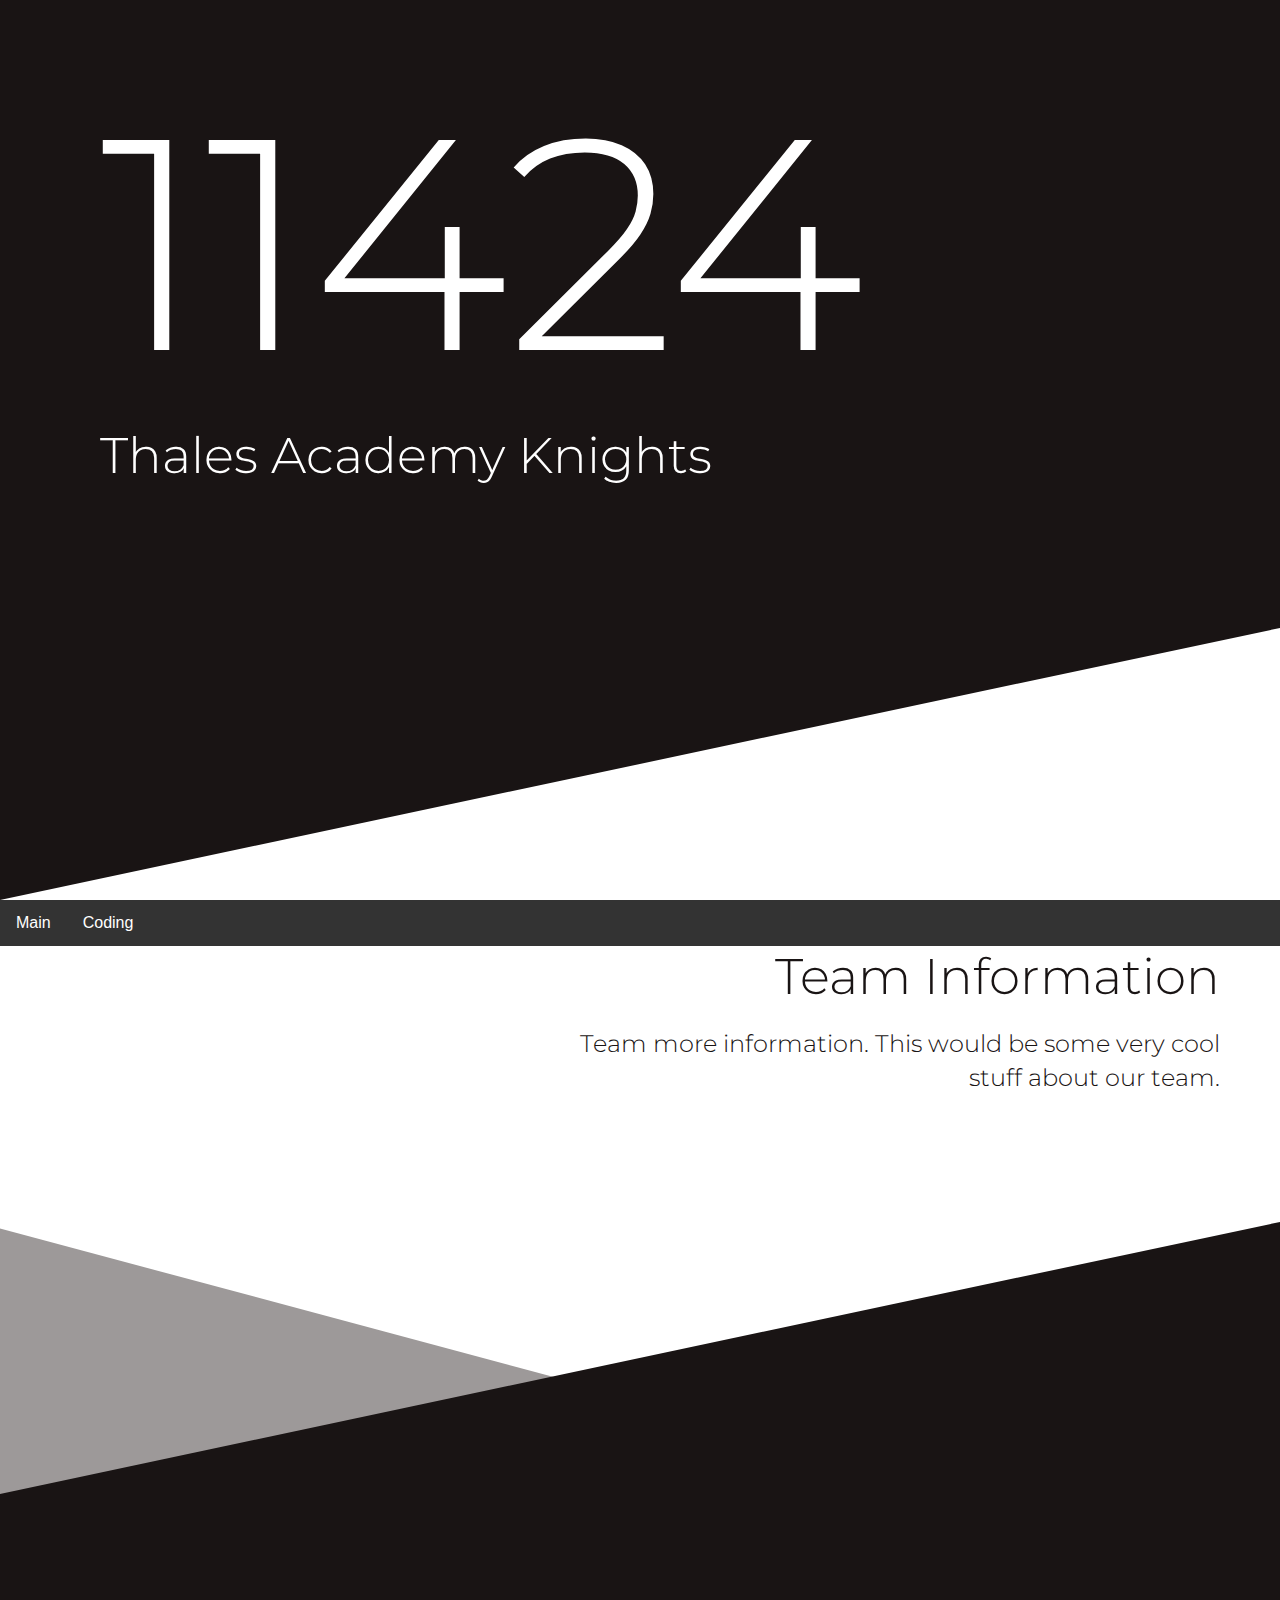
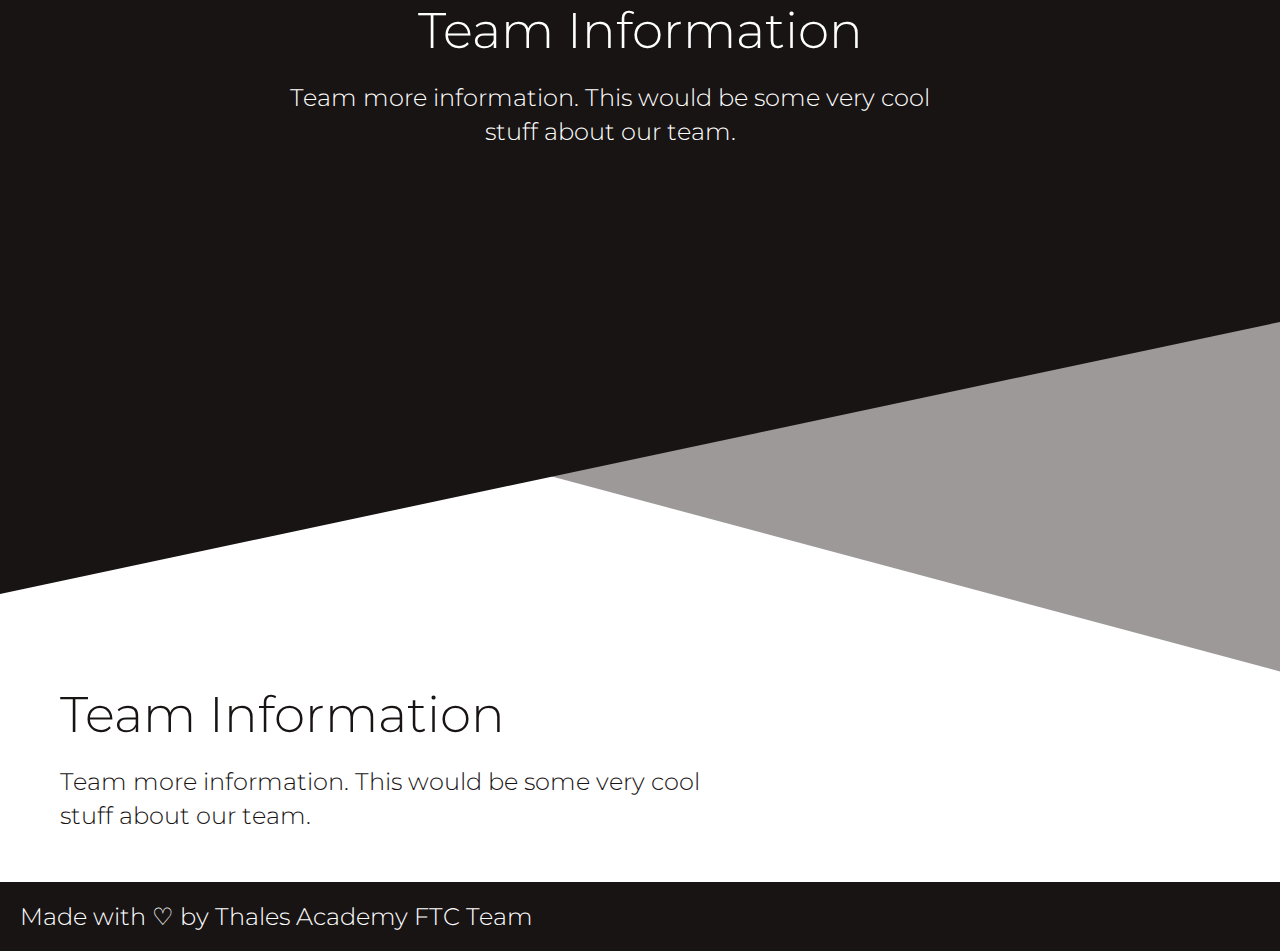
==== index.html @ 3898df71 "Update index.html" ====
<!DOCTYPE html>
<html lang="en">
    <head>
        <link href="https://fonts.googleapis.com/css?family=Montserrat:300" rel="stylesheet">
        <meta charset="UTF-8">
        <meta name="viewport" content="width=device-width, initial-scale=1.0">
        <meta http-equiv="X-UA-Compatible" content="ie=edge">
        <title> Thales Academy Knights </title>
        <style>
            html, body {
                padding: 0;
                margin: 0;
		font-weight: 300;
            }
            .header {
                width: 100%;
                height: 900px;
                background: #191414; /*black, but a nice black.*/ 
                transform: skewY(-12DEG);
                transform-origin: 0;
                top:0;
            }
            .main-topic {
                position: absolute;
                z-index: 2;
		color: #191414;    
                color: #FFFFFF; 
                font-family: "Montserrat", sans-serif;
                font-size: 300px;
                left: 100px;
                top: 60px;
            }
            .subtext {
                font-size: 50px;
            }
            .text-black {
                color: #191414;
                font-family: "Montserrat", sans-serif;
            }
            .feature-area {
                width: 100%;
                display: flex;
                flex-direction: column;
            }
            .feature-area-topic {
                padding-right: 60px;
                margin-left: auto;
            }
            .feature-area-text {
                padding-right: 60px;
                width: 50%;
                font-size: 24px;
                margin-left: auto;
                margin-top: 20px;
                text-align: right;
                line-height: 1.4em;
            }
            .diagonal-right {
                width: 100%;
                height: 700px;
                background: #191414; /*black, but a nice black.*/
                transform: skewY(-12DEG);
                transform-origin: 0;
            }
            #accent-diagonal {
                transform: skewY(15DEG);
                background: #9d9999;
                height: 700px;
                z-index: 0;
                position: absolute;
                top: 1400px;
                width: 100%;
            }
            #webcc-feature {
                justify-content: center;
                position: absolute;
                top: 1600px;
                color: white;
            }
            #webcc-feature-text {
                text-align: center;
                margin: 0 auto;
                margin-top: 20px;
            }
            .text-white {
                color: #FFFFFF;
                font-family: "Montserrat", sans-serif;
            }
            .content-left {
                padding-left: 60px;
                margin-left: 0;
                margin-right: auto;
                text-align: left;
            }
            .footer {
                background: #191414;
                box-sizing: border-box;
                padding: 20px;
                font-size: 24px;
                width: 100%;
                margin-top: 50px;
            }
            #love-footer {
                float: right;
            }
	.navbar {
  overflow: hidden;
  background-color: #333;
  font-family: Arial;
}

/* Links inside the navbar */
 .navbar a {
  float: left;
  font-size: 16px;
  color: white;
  text-align: center;
  padding: 14px 16px;
  text-decoration: none;
  position: sticky;
  position: -webkit-sticky;
} 
        </style>
    </head>

	<body>
        <div class="main-topic">
            11424
            <div class="subtext">Thales Academy Knights</div>
        </div>
        <div class="header"></div>
        <div id="accent-diagonal"></div>
		<div class="navbar">
                    <a href="index.html">Main</a>
			<a href="coding.html">Coding</a>
                 </div> 
         </div> 
         </div> 

        <div class="feature-area">
            <a class="text-black subtext feature-area-topic">Team Information</a>
            <a class="text-black feature-area-text" style="margin-bottom: 400px;">Team more information. This would be some very cool stuff about our team.</a>
        </div>
        <div class="diagonal-right"></div>
        <div id="webcc-feature" class="feature-area">
            <a class="text-white subtext" style="margin: 0 auto;">Team Information</a>
            <a class="text-white feature-area-text" id="webcc-feature-text">Team more information. This would be some very cool stuff about our team.</a>
        </div>
        <div class="feature-area" style="margin-top: 90px;">
            <a class="text-black subtext feature-area-topic content-left">Team Information</a>
            <a class="text-black feature-area-text content-left">Team more information. This would be some very cool stuff about our team.</a>
        </div>
        <div class="footer text-white">
            <a style="margin-left: 0 auto;">Made with ♡ by Thales Academy FTC Team</a>
        </div>
    </body>
    
</html>
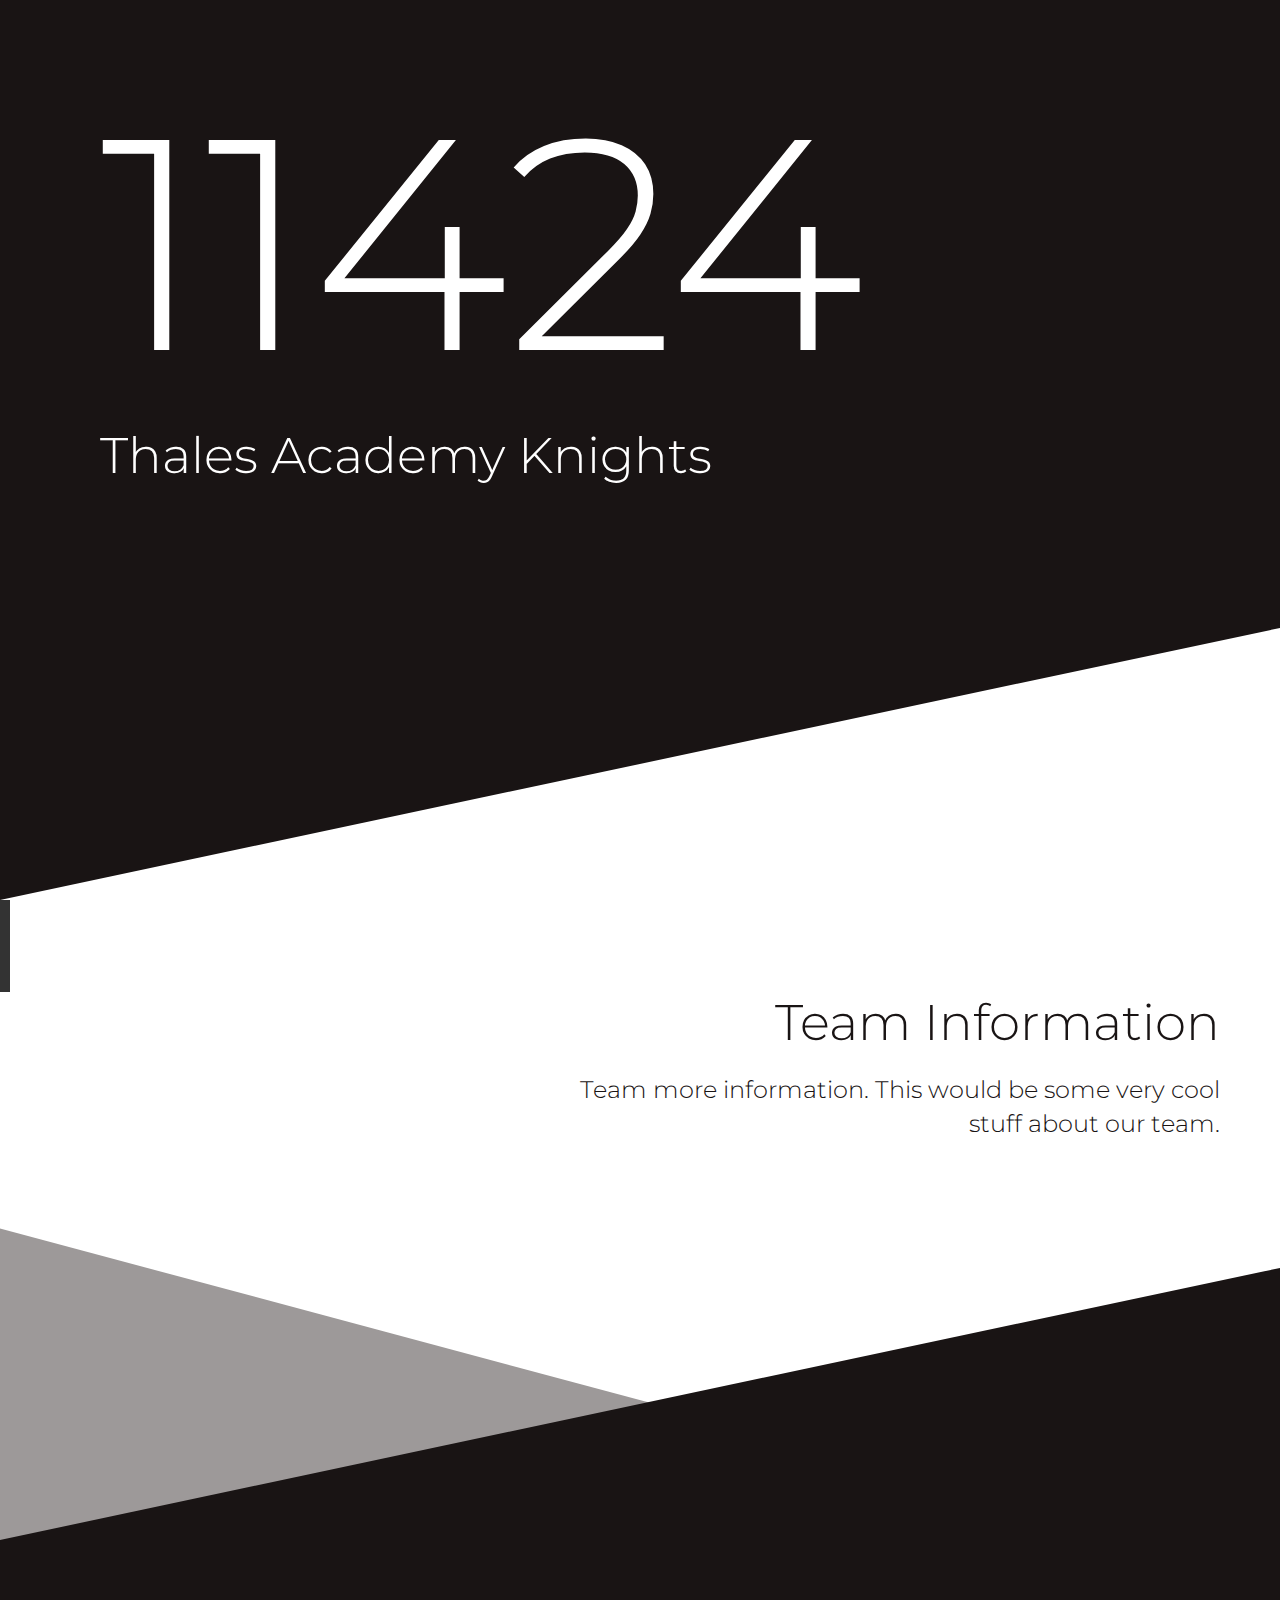
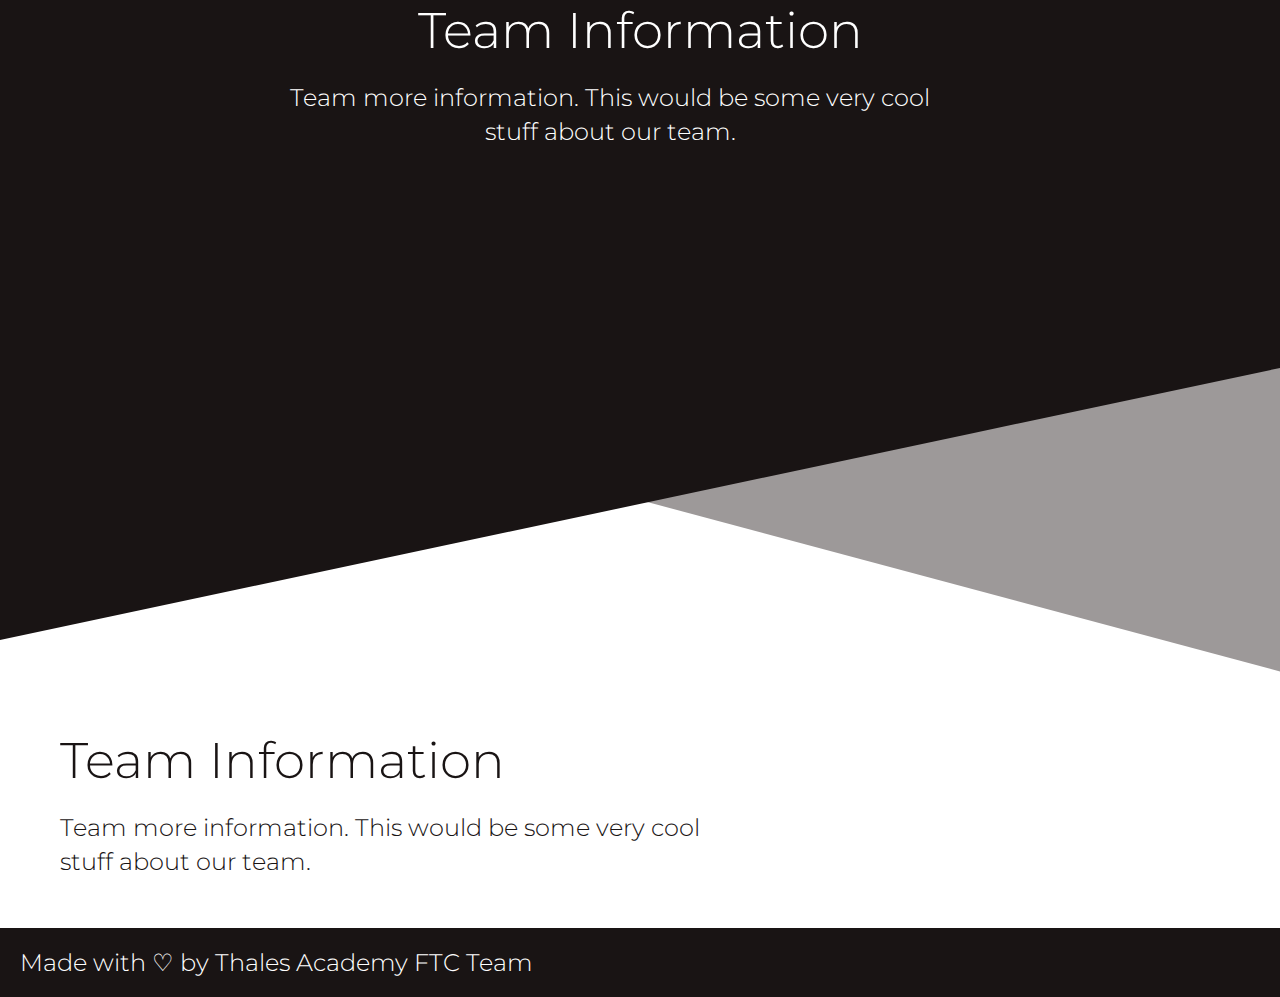
==== commit 0e23b58e: "Update index.html" ====
--- a/index.html
+++ b/index.html
@@ -107,6 +107,7 @@
   overflow: hidden;
   background-color: #333;
   font-family: Arial;
+  width: 10px;			
 }
 
 /* Links inside the navbar */
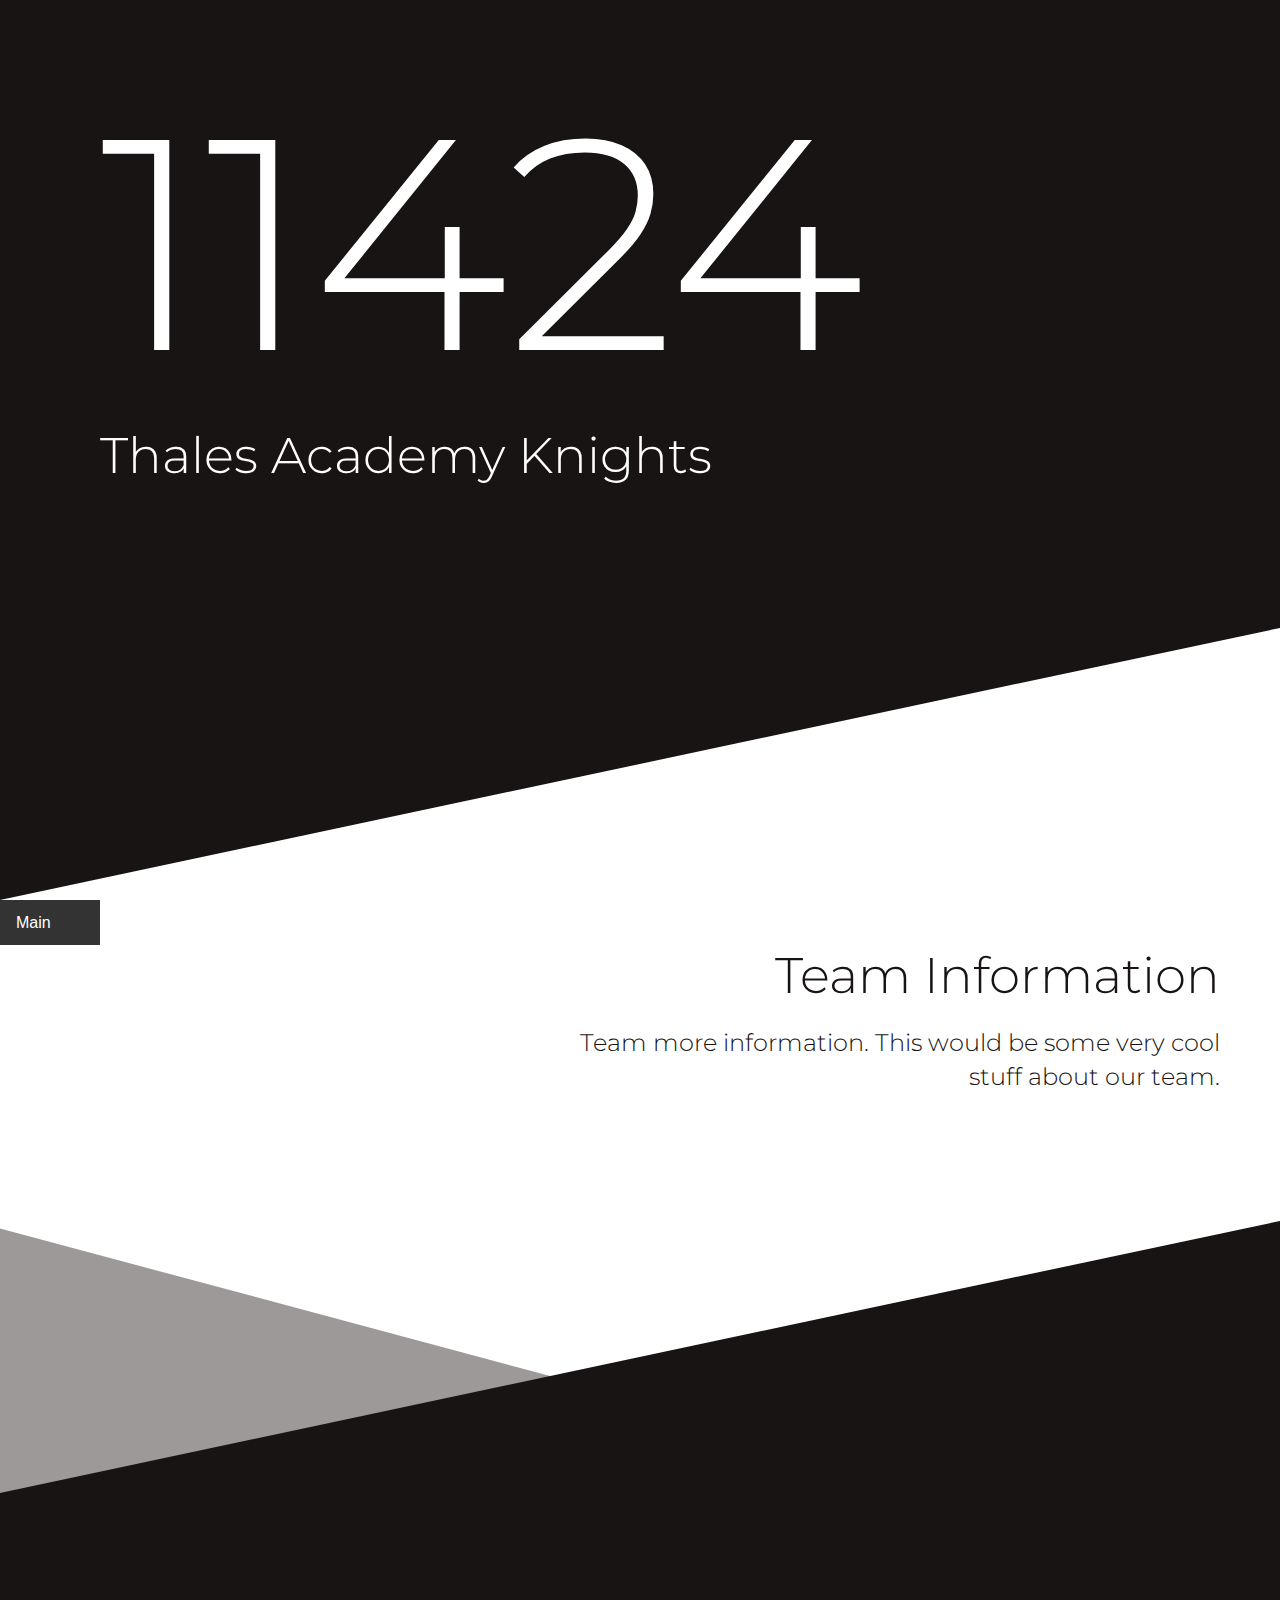
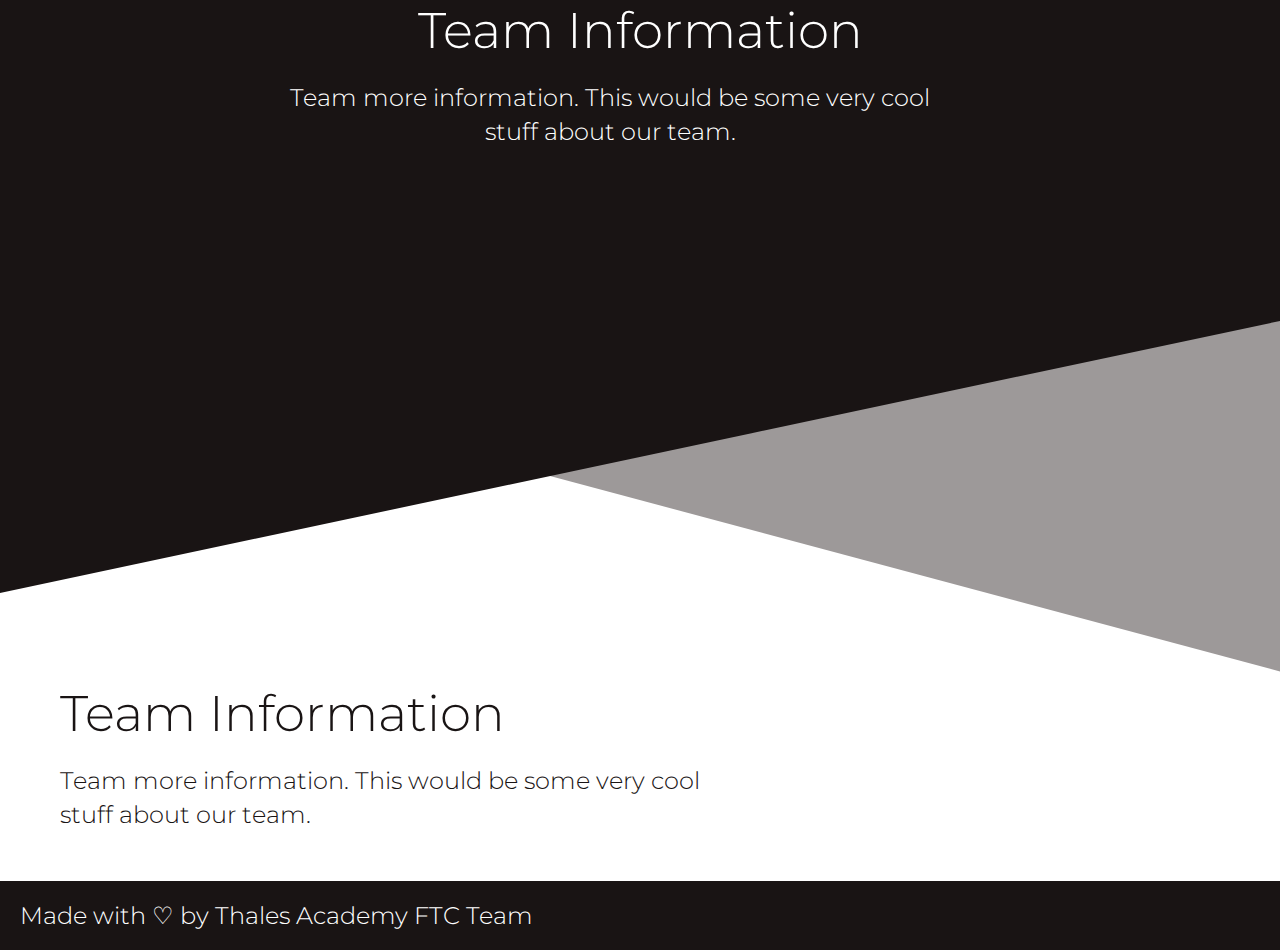
==== commit e35bc9c3: "Update index.html" ====
--- a/index.html
+++ b/index.html
@@ -107,7 +107,8 @@
   overflow: hidden;
   background-color: #333;
   font-family: Arial;
-  width: 10px;			
+  width: 100px;	
+  height: 45px;		
 }
 
 /* Links inside the navbar */
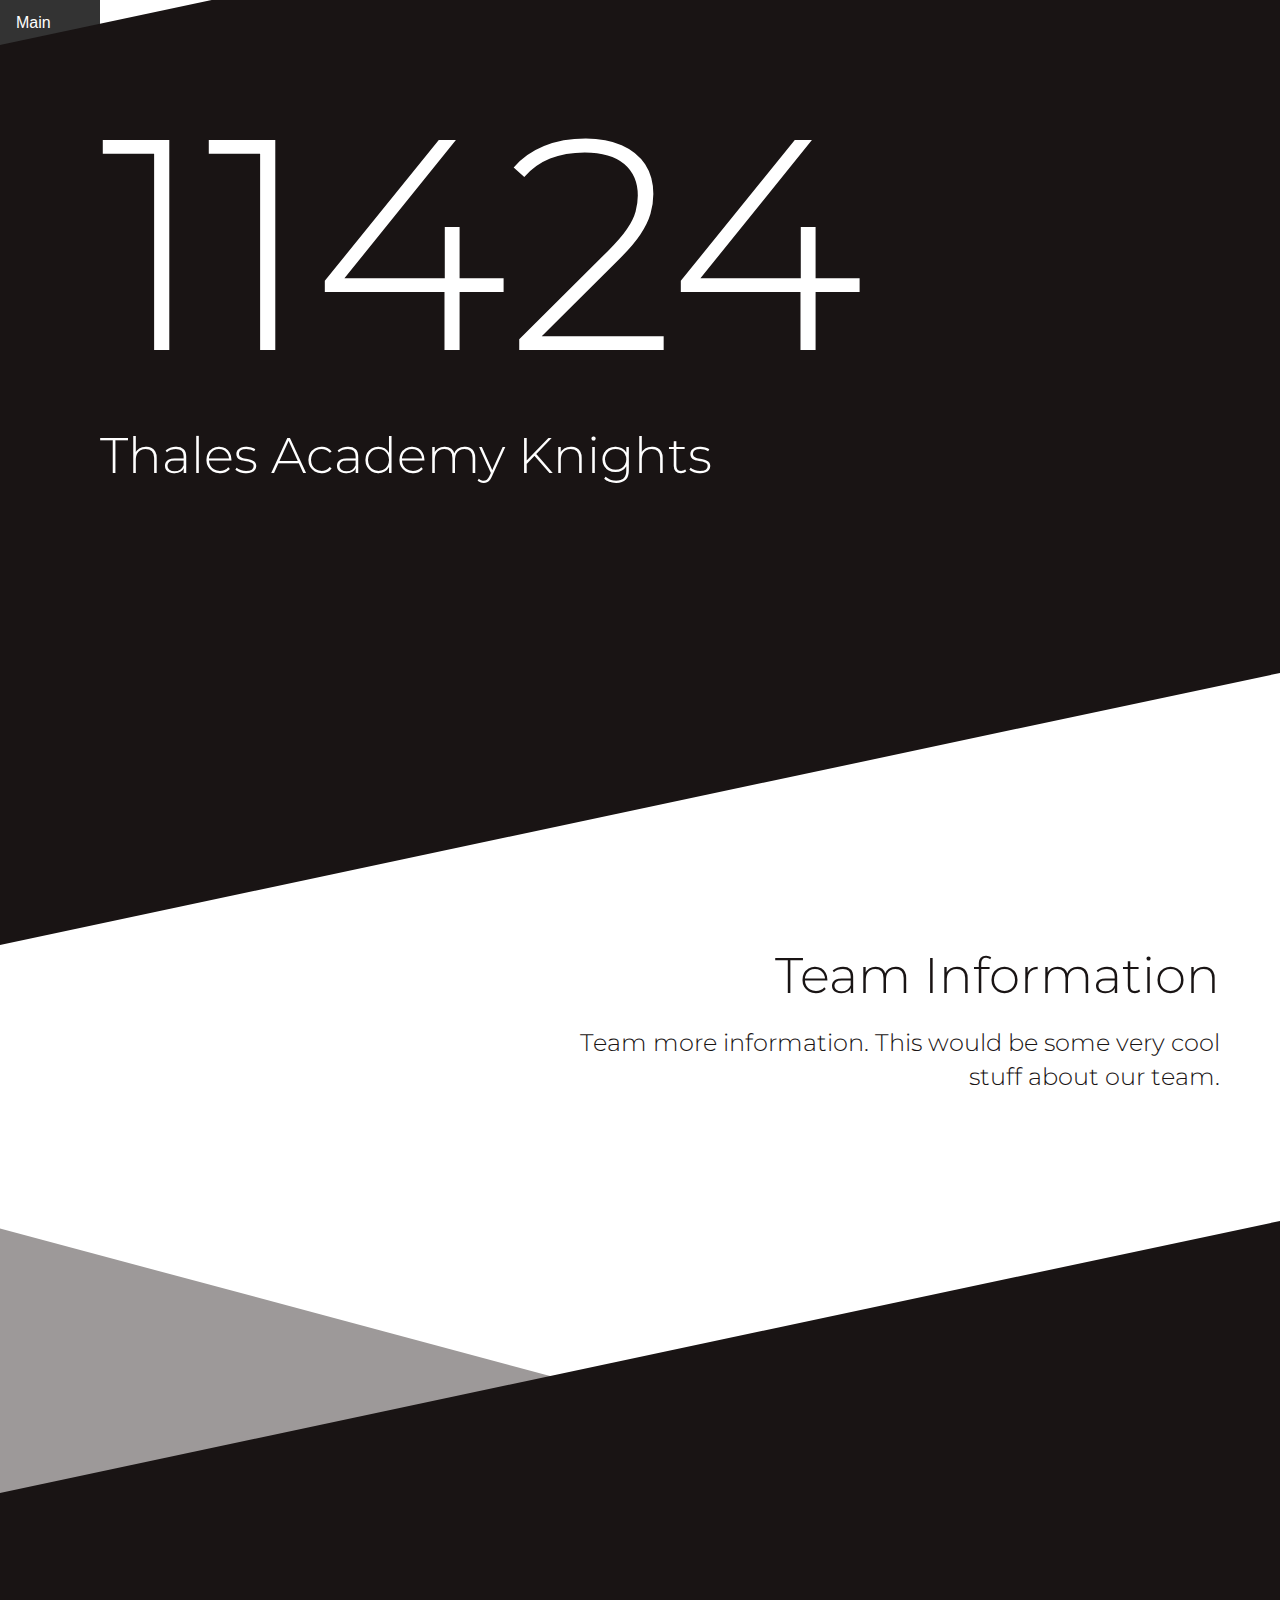
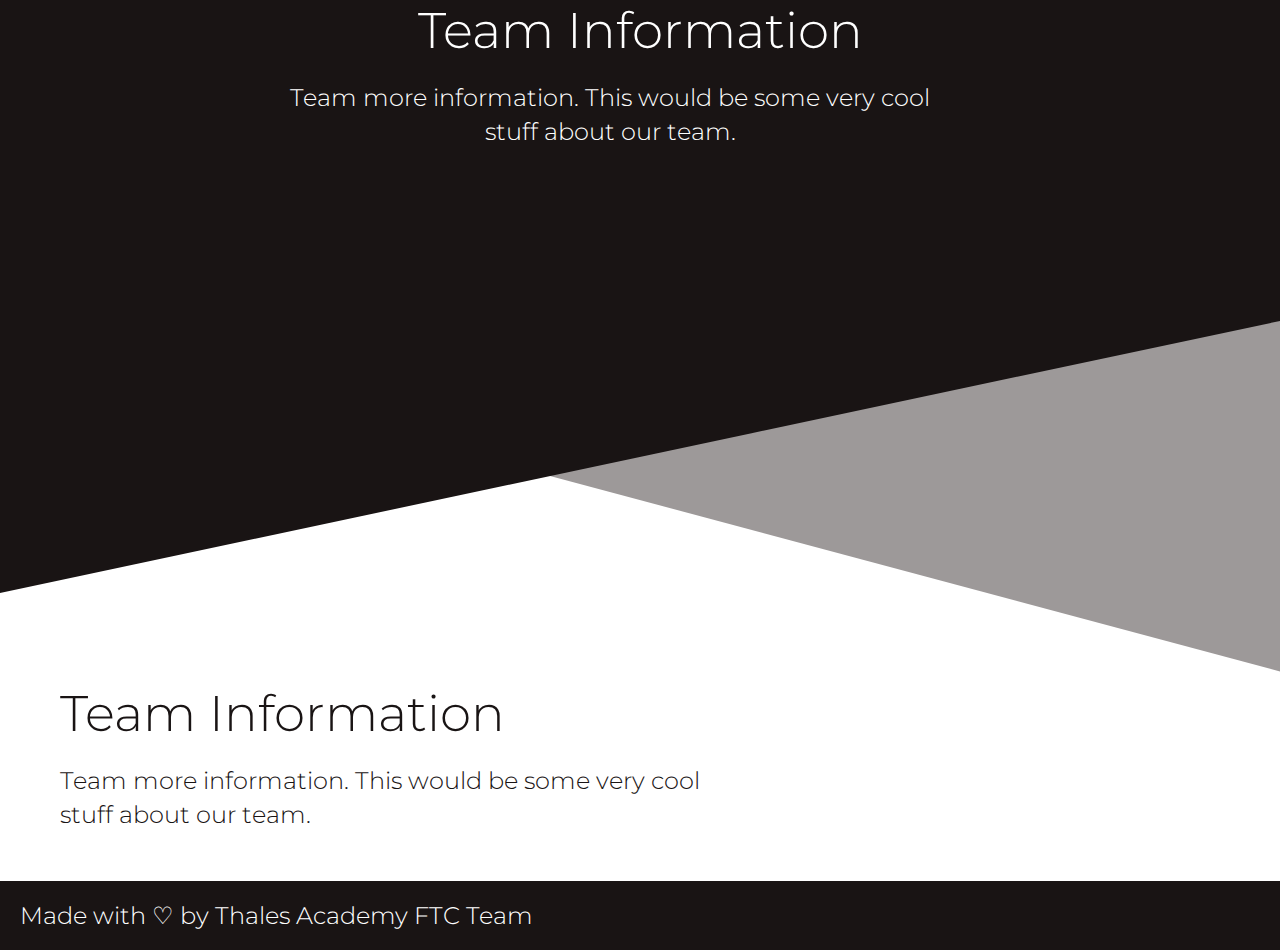
==== commit 20b196d7: "Update index.html" ====
--- a/index.html
+++ b/index.html
@@ -108,7 +108,9 @@
   background-color: #333;
   font-family: Arial;
   width: 100px;	
-  height: 45px;		
+  height: 45px;	
+  position: sticky;
+  position: -webkit-sticky;		
 }
 
 /* Links inside the navbar */
@@ -126,16 +128,16 @@
     </head>
 
 	<body>
+	<div class="navbar">
+                    <a href="index.html">Main</a>
+			<a href="coding.html">Coding</a>
+                 </div> 
         <div class="main-topic">
             11424
             <div class="subtext">Thales Academy Knights</div>
         </div>
         <div class="header"></div>
         <div id="accent-diagonal"></div>
-		<div class="navbar">
-                    <a href="index.html">Main</a>
-			<a href="coding.html">Coding</a>
-                 </div> 
          </div> 
          </div> 
 
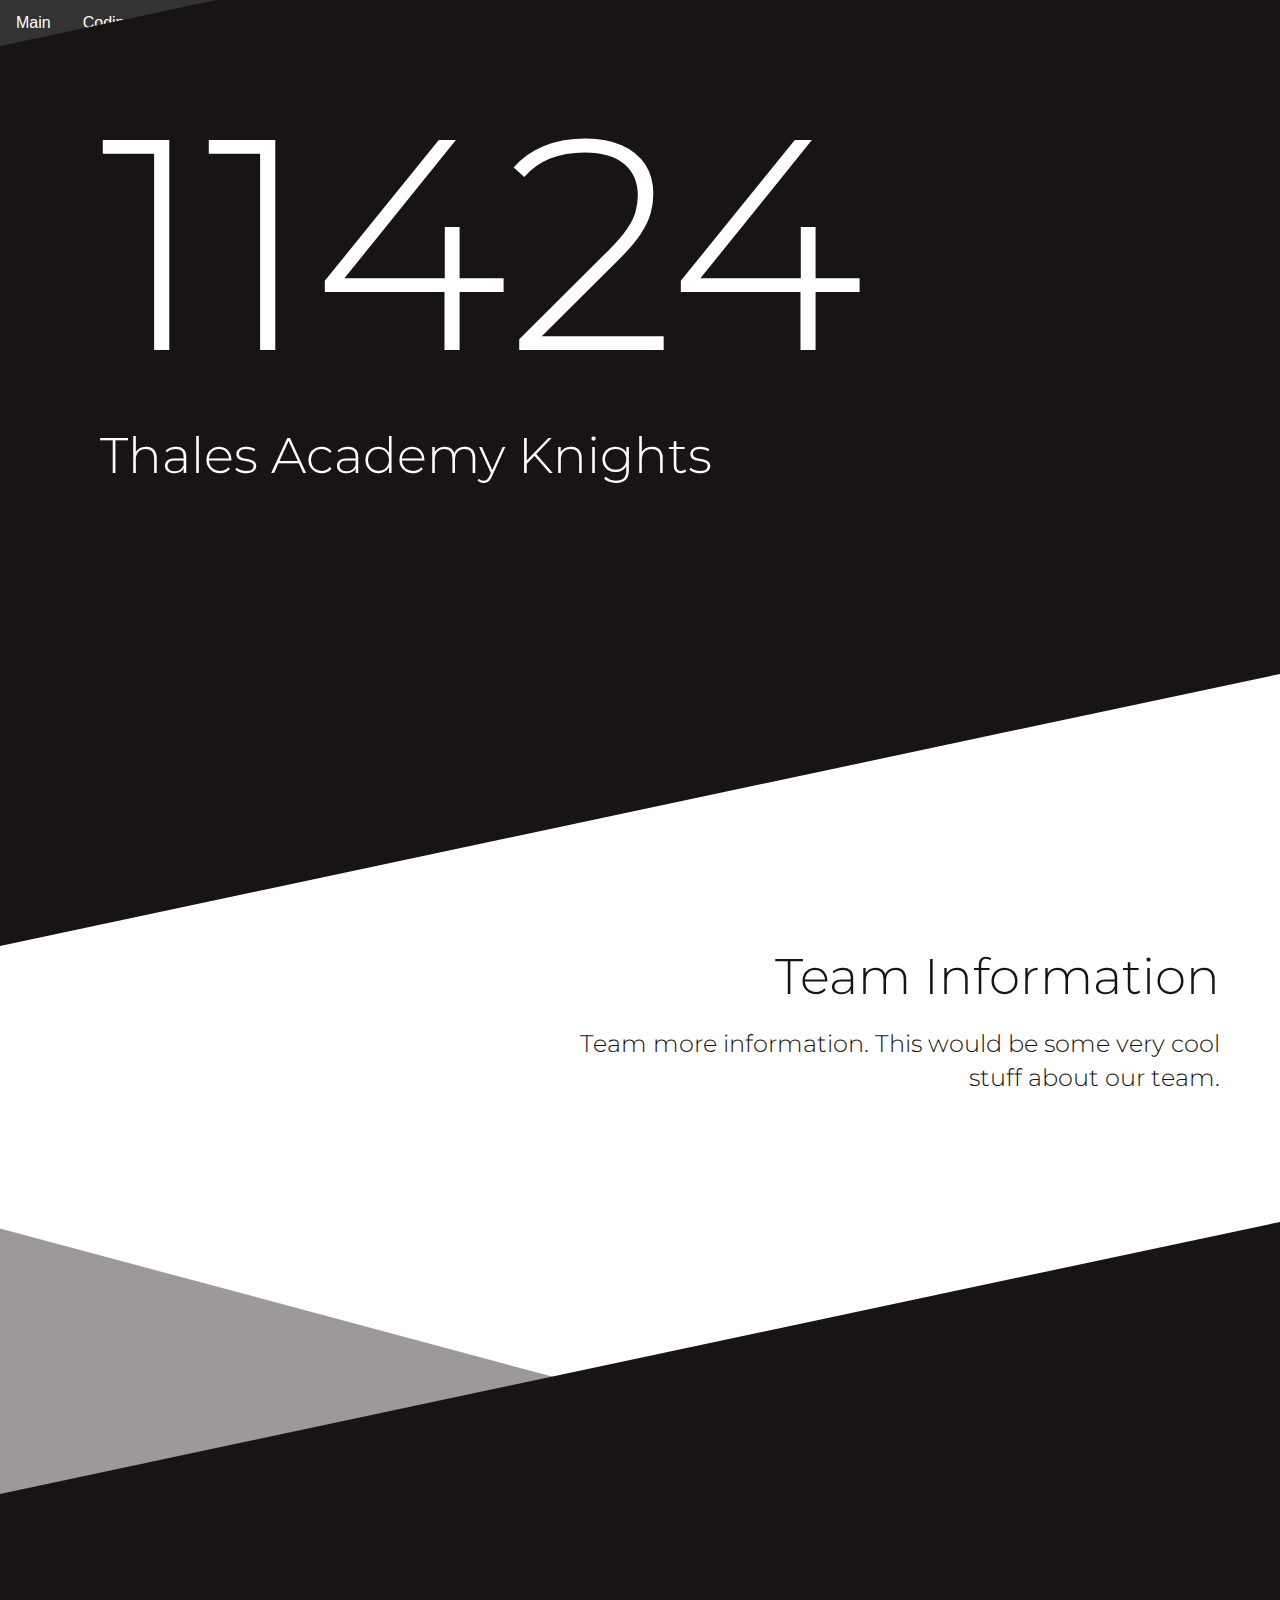
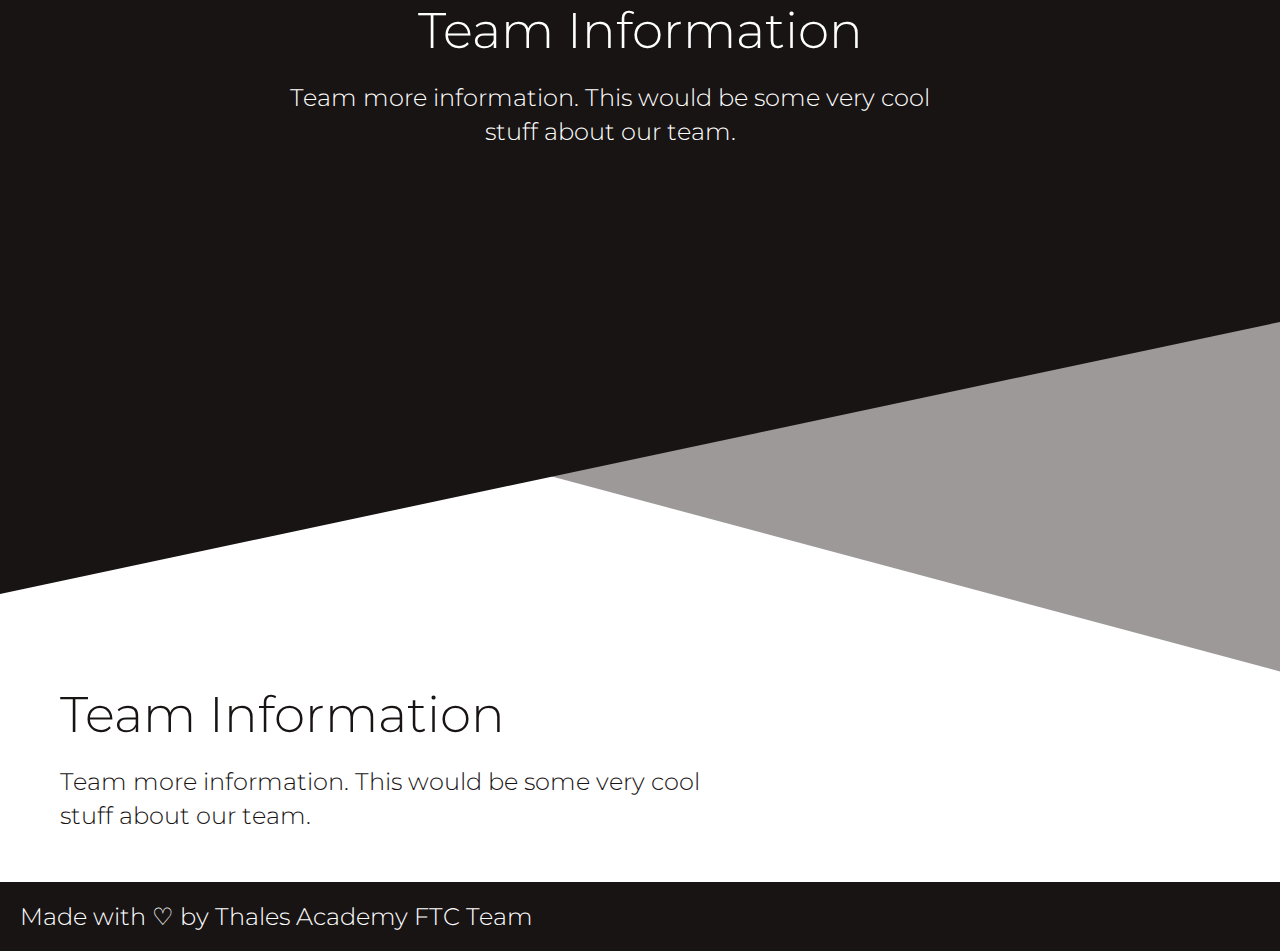
==== commit 24fd3c73: "Update index.html" ====
--- a/index.html
+++ b/index.html
@@ -107,8 +107,6 @@
   overflow: hidden;
   background-color: #333;
   font-family: Arial;
-  width: 100px;	
-  height: 45px;	
   position: sticky;
   position: -webkit-sticky;		
 }
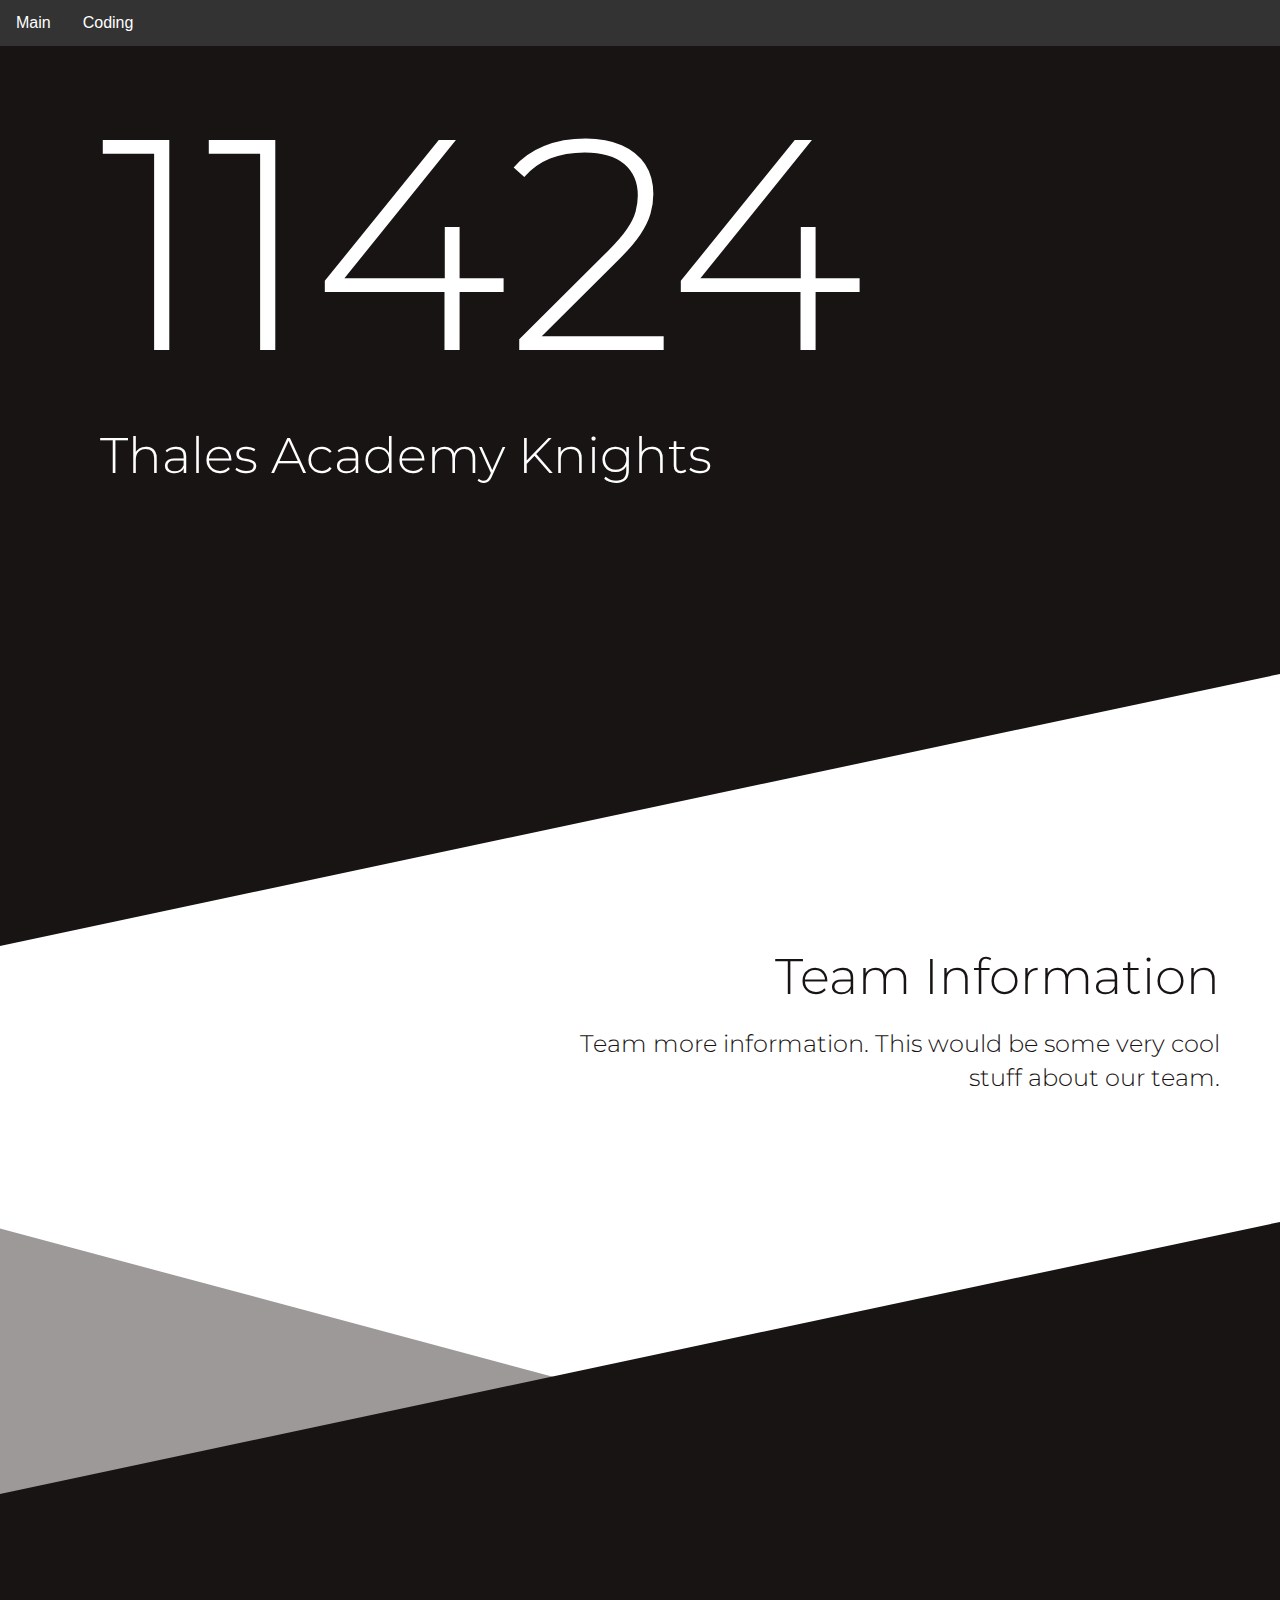
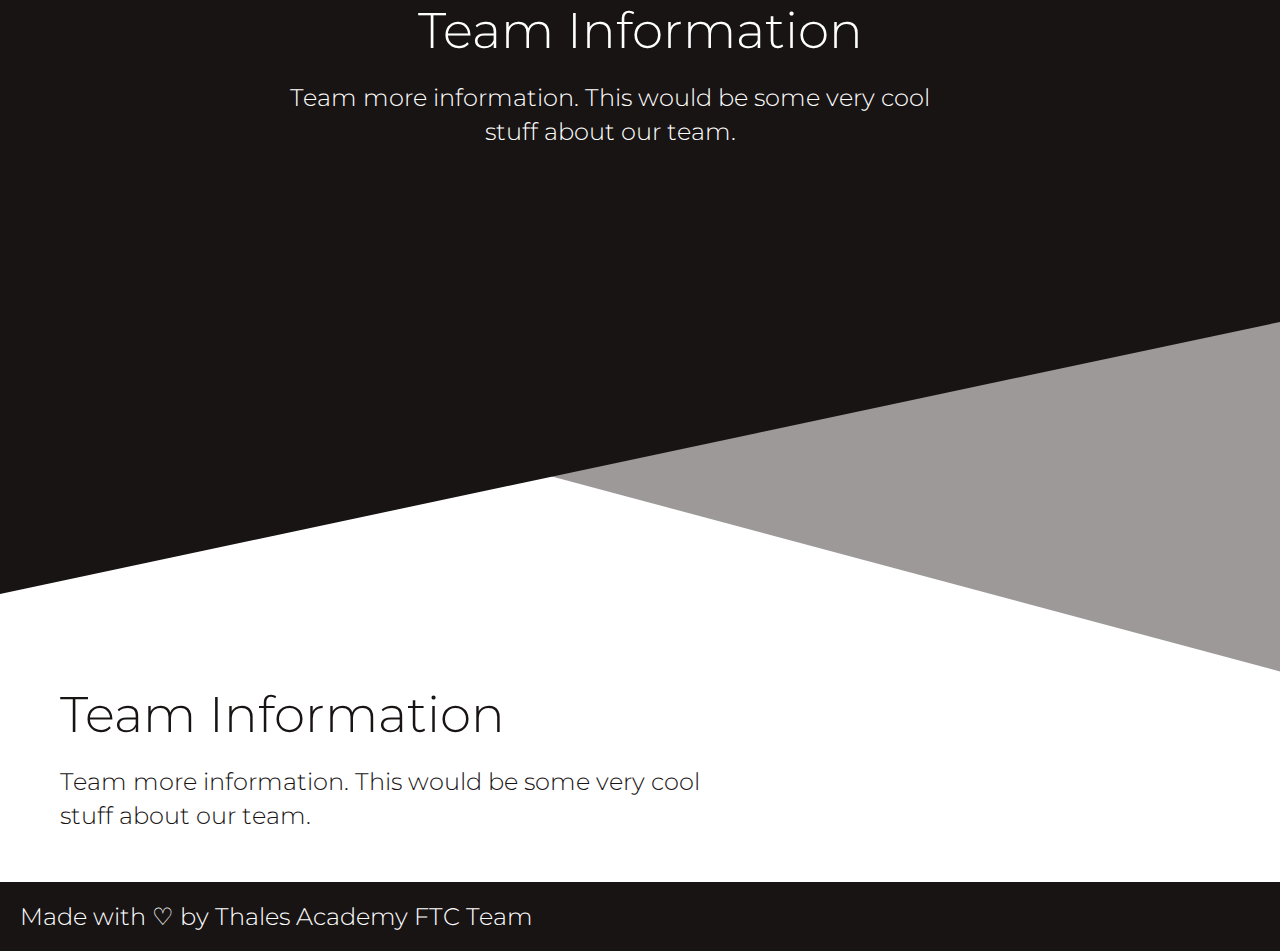
==== commit 54d7a50d: "Update index.html" ====
--- a/index.html
+++ b/index.html
@@ -104,6 +104,7 @@
                 float: right;
             }
 	.navbar {
+  z-index: 5;
   overflow: hidden;
   background-color: #333;
   font-family: Arial;
@@ -113,6 +114,7 @@
 
 /* Links inside the navbar */
  .navbar a {
+  z-index: 6;	 
   float: left;
   font-size: 16px;
   color: white;
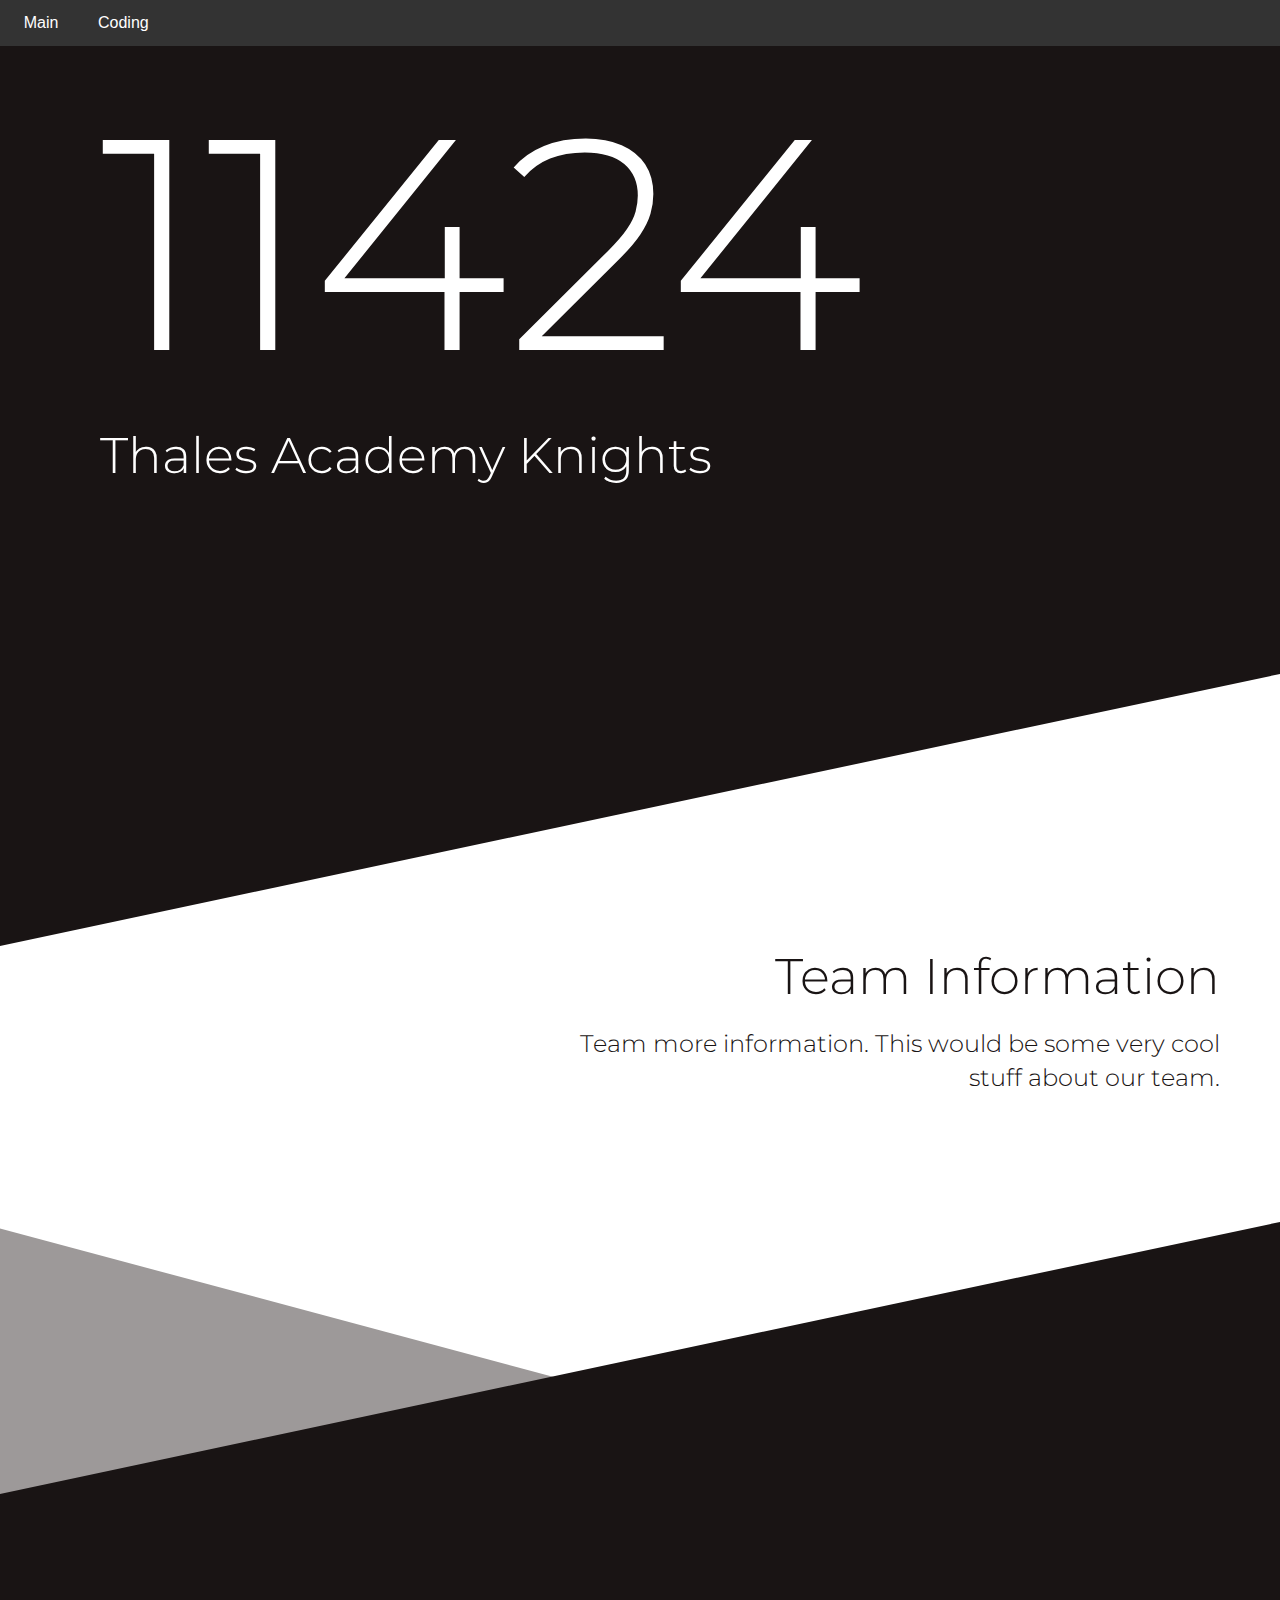
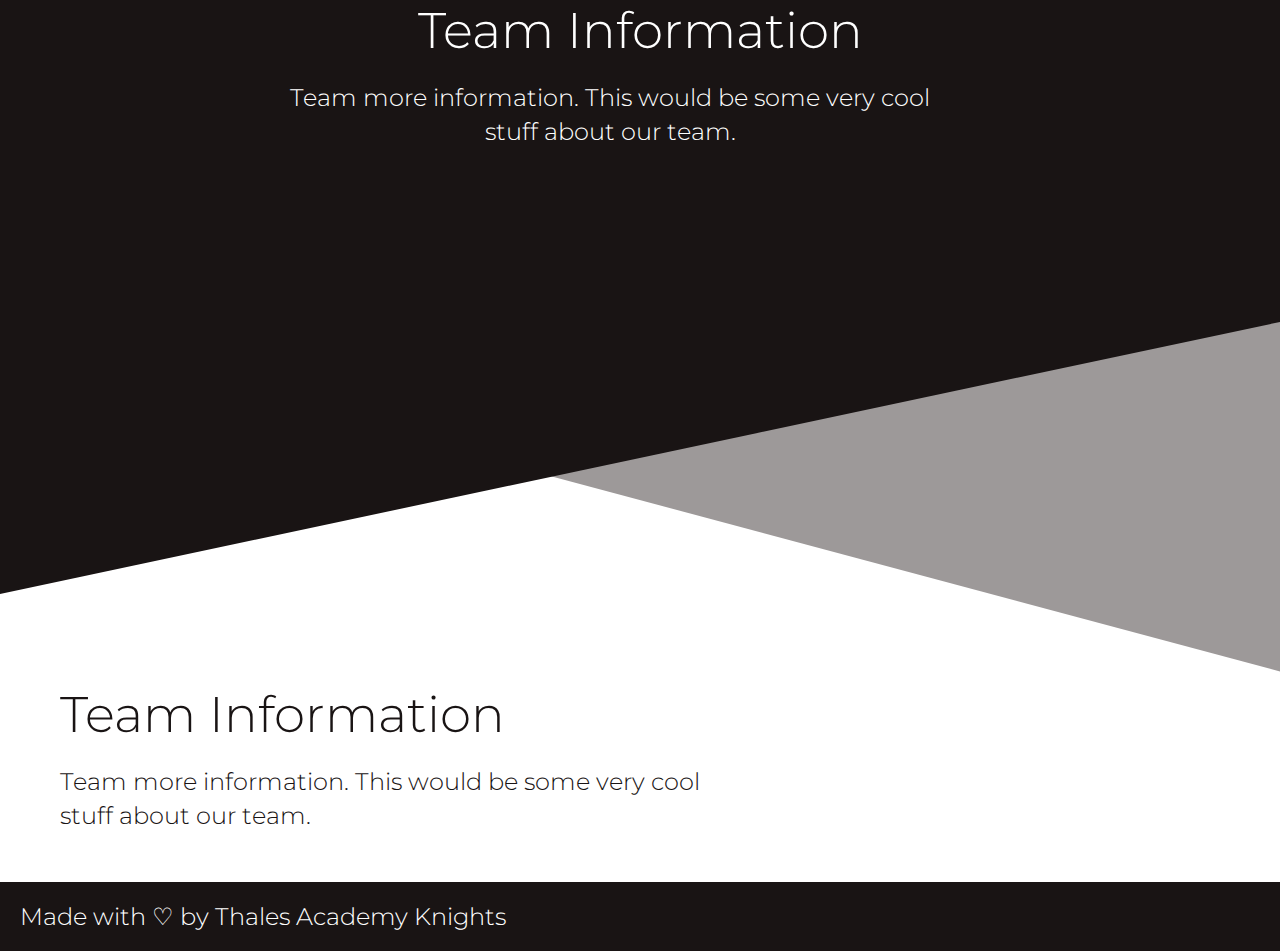
==== commit 55f425a7: "Added new features" ====
--- a/index.html
+++ b/index.html
@@ -2,129 +2,12 @@
 <html lang="en">
     <head>
         <link href="https://fonts.googleapis.com/css?family=Montserrat:300" rel="stylesheet">
+        <link href="main.css" rel="stylesheet" type="text/css">
         <meta charset="UTF-8">
         <meta name="viewport" content="width=device-width, initial-scale=1.0">
         <meta http-equiv="X-UA-Compatible" content="ie=edge">
         <title> Thales Academy Knights </title>
-        <style>
-            html, body {
-                padding: 0;
-                margin: 0;
-		font-weight: 300;
-            }
-            .header {
-                width: 100%;
-                height: 900px;
-                background: #191414; /*black, but a nice black.*/ 
-                transform: skewY(-12DEG);
-                transform-origin: 0;
-                top:0;
-            }
-            .main-topic {
-                position: absolute;
-                z-index: 2;
-		color: #191414;    
-                color: #FFFFFF; 
-                font-family: "Montserrat", sans-serif;
-                font-size: 300px;
-                left: 100px;
-                top: 60px;
-            }
-            .subtext {
-                font-size: 50px;
-            }
-            .text-black {
-                color: #191414;
-                font-family: "Montserrat", sans-serif;
-            }
-            .feature-area {
-                width: 100%;
-                display: flex;
-                flex-direction: column;
-            }
-            .feature-area-topic {
-                padding-right: 60px;
-                margin-left: auto;
-            }
-            .feature-area-text {
-                padding-right: 60px;
-                width: 50%;
-                font-size: 24px;
-                margin-left: auto;
-                margin-top: 20px;
-                text-align: right;
-                line-height: 1.4em;
-            }
-            .diagonal-right {
-                width: 100%;
-                height: 700px;
-                background: #191414; /*black, but a nice black.*/
-                transform: skewY(-12DEG);
-                transform-origin: 0;
-            }
-            #accent-diagonal {
-                transform: skewY(15DEG);
-                background: #9d9999;
-                height: 700px;
-                z-index: 0;
-                position: absolute;
-                top: 1400px;
-                width: 100%;
-            }
-            #webcc-feature {
-                justify-content: center;
-                position: absolute;
-                top: 1600px;
-                color: white;
-            }
-            #webcc-feature-text {
-                text-align: center;
-                margin: 0 auto;
-                margin-top: 20px;
-            }
-            .text-white {
-                color: #FFFFFF;
-                font-family: "Montserrat", sans-serif;
-            }
-            .content-left {
-                padding-left: 60px;
-                margin-left: 0;
-                margin-right: auto;
-                text-align: left;
-            }
-            .footer {
-                background: #191414;
-                box-sizing: border-box;
-                padding: 20px;
-                font-size: 24px;
-                width: 100%;
-                margin-top: 50px;
-            }
-            #love-footer {
-                float: right;
-            }
-	.navbar {
-  z-index: 5;
-  overflow: hidden;
-  background-color: #333;
-  font-family: Arial;
-  position: sticky;
-  position: -webkit-sticky;		
-}
-
-/* Links inside the navbar */
- .navbar a {
-  z-index: 6;	 
-  float: left;
-  font-size: 16px;
-  color: white;
-  text-align: center;
-  padding: 14px 16px;
-  text-decoration: none;
-  position: sticky;
-  position: -webkit-sticky;
-} 
-        </style>
+        <link rel="shortcut icon" type="image/x-icon" href="favicon.ico">
     </head>
 
 	<body>
@@ -155,7 +38,7 @@
             <a class="text-black feature-area-text content-left">Team more information. This would be some very cool stuff about our team.</a>
         </div>
         <div class="footer text-white">
-            <a style="margin-left: 0 auto;">Made with ♡ by Thales Academy FTC Team</a>
+            <a style="margin-left: 0 auto;">Made with ♡ by Thales Academy Knights</a>
         </div>
     </body>
     
--- a/main.css
+++ b/main.css
@@ -0,0 +1,119 @@
+
+html, body {
+    padding: 0;
+    margin: 0;
+    font-weight: 300;
+}
+.header {
+    width: 100%;
+    height: 900px;
+    background: #191414; /*black, but a nice black.*/ 
+    transform: skewY(-12DEG);
+    transform-origin: 0;
+    top:0;
+}
+.main-topic {
+    position: absolute;
+    z-index: 2;
+    color: #191414;    
+    color: #FFFFFF; 
+    font-family: "Montserrat", sans-serif;
+    font-size: 300px;
+    left: 100px;
+    top: 60px;
+}
+.subtext {
+    font-size: 50px;
+}
+.text-black {
+    color: #191414;
+    font-family: "Montserrat", sans-serif;
+}
+.feature-area {
+    width: 100%;
+    display: flex;
+    flex-direction: column;
+}
+.feature-area-topic {
+    padding-right: 60px;
+    margin-left: auto;
+}
+.feature-area-text {
+    padding-right: 60px;
+    width: 50%;
+    font-size: 24px;
+    margin-left: auto;
+    margin-top: 20px;
+    text-align: right;
+    line-height: 1.4em;
+}
+.diagonal-right {
+    width: 100%;
+    height: 700px;
+    background: #191414; /*black, but a nice black.*/
+    transform: skewY(-12DEG);
+    transform-origin: 0;
+}
+#accent-diagonal {
+    transform: skewY(15DEG);
+    background: #9d9999;
+    height: 700px;
+    z-index: 0;
+    position: absolute;
+    top: 1400px;
+    width: 100%;
+}
+#webcc-feature {
+    justify-content: center;
+    position: absolute;
+    top: 1600px;
+    color: white;
+}
+#webcc-feature-text {
+    text-align: center;
+    margin: 0 auto;
+    margin-top: 20px;
+}
+.text-white {
+    color: #FFFFFF;
+    font-family: "Montserrat", sans-serif;
+}
+.content-left {
+    padding-left: 60px;
+    margin-left: 0;
+    margin-right: auto;
+    text-align: left;
+}
+.footer {
+    background: #191414;
+    box-sizing: border-box;
+    padding: 20px;
+    font-size: 24px;
+    width: 100%;
+    margin-top: 50px;
+}
+#love-footer {
+    float: right;
+}
+	.navbar {
+position: absolute;        
+  z-index: 5;
+  overflow: hidden;
+  width: inherit;
+  background-color: #333;
+  font-family: Arial;
+  position: sticky;
+  position: -webkit-sticky;
+}
+
+/* Links inside the navbar */
+ .navbar a {
+  z-index: 6;	 
+  float: left;
+  font-size: 16px;
+  color: white;
+  text-align: center;
+  padding: 14px 16px;
+  text-decoration: none;   
+  width: 50px; 
+} 
